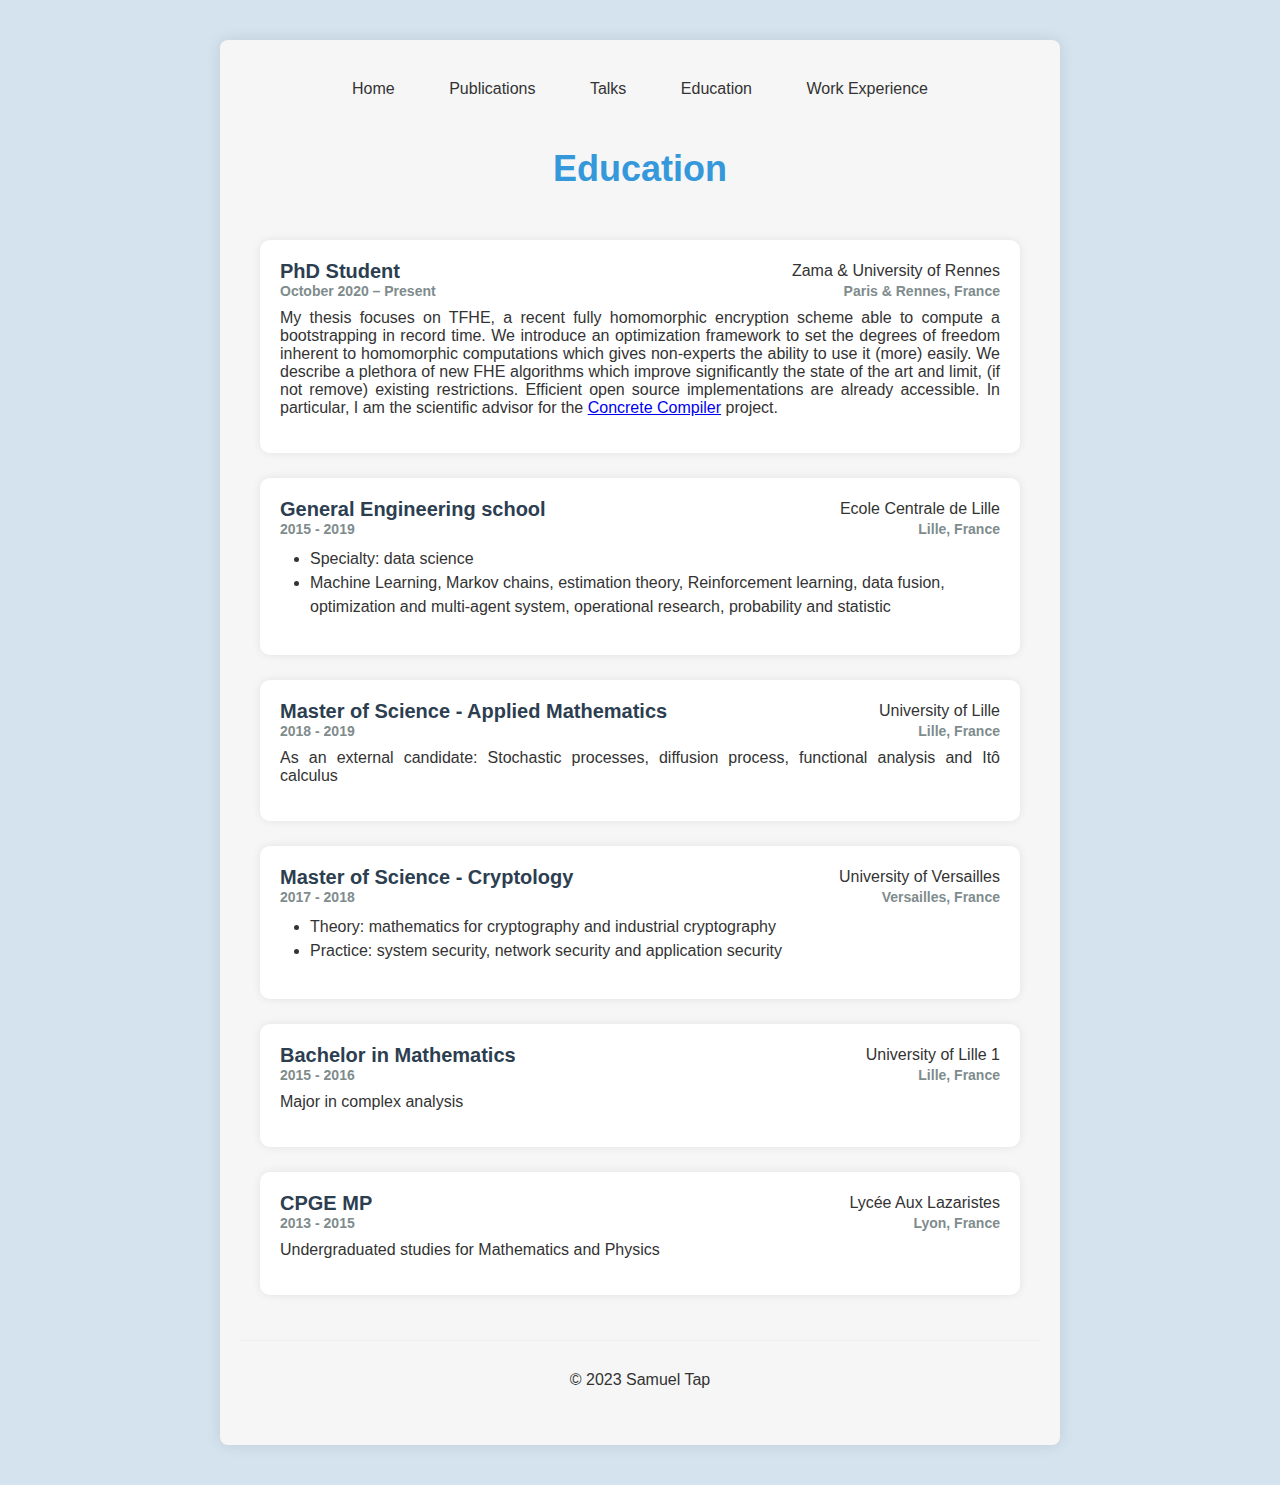
==== education.html @ 72f4c5ac ":tada:" ====
<!DOCTYPE html>
<html lang="en">

<head>
    <meta charset="UTF-8">
    <meta name="viewport" content="width=device-width, initial-scale=1">
    <!-- <title>Samuel Tap</title> -->
    <title>Education</title>
    <link rel="stylesheet" href="style.css">
    <link rel="stylesheet" href="education_style.css">

</head>

<body>
    <!-- <header>
        <img src="sam -croped.jpeg" alt="Samuel Tap" class="profile-pic">
        <div>
            <h1>Samuel Tap</h1>
            <p>samuel.tap at yourdomain dot com</p>
            <p>24 years | <a href="mailto:samuel.tap@centralelille.org">samuel.tap@centralelille.org</a> | +33 6 58376268</p>
            <p>PhD Student at Your University</p>
        </div>
    </header> -->

    <nav>
        <a href="home.html">Home</a>
        <a href="publications.html">Publications</a>
        <a href="talks.html">Talks</a>
        <a href="education.html">Education</a>
        <a href="work_experience.html">Work Experience</a>
    </nav>


    <div class="bodycontainer">

        <div class="main-content">
            <h2>Education</h2>

            <div class="container">

                <div class="education-entry">
                    <div class="education-header">
                        <div class="education-title">PhD Student</div>
                        <div>Zama & University of Rennes</div>
                    </div>
                    <div class="education-header">

                        <div class="education-dates">October 2020 – Present</div>
                        <div class="education-location">Paris & Rennes, France</div>
                    </div>
                    <p>
                        <!-- In our everyday life, we leave a trail of data whenever we access online services. Some are given voluntarily and others reluctantly. Those data are collected and analyzed in the clear which leads to major threats on the user’s privacy and prevents collaborations between entities working on sensitive data. In this context, Fully Homomorphic Encryption brings a new hope by enabling computation over encrypted data, which removes the need to access data in the clear to analyze and exploit it. -->
                        My thesis focuses on TFHE, a recent fully homomorphic encryption scheme able to compute a
                        bootstrapping in record time. We introduce an optimization framework to set the degrees of
                        freedom inherent to homomorphic computations which gives non-experts the ability to use it
                        (more) easily. We describe a plethora of new FHE algorithms which improve significantly the
                        state of the art and limit, (if not remove) existing restrictions. Efficient open source
                        implementations are already accessible. In particular,
                        I am the scientific advisor for the <a href="https://github.com/zama-ai/concrete">Concrete
                            Compiler</a>
                        project.
                    </p>
                </div>


                <div class="education-entry">
                    <div class="education-header">
                        <div class="education-title">General Engineering school</div>
                        <div>Ecole Centrale de Lille</div>
                    </div>
                    <div class="education-header">

                        <div class="education-dates">2015 - 2019</div>
                        <div class="education-location">Lille, France</div>
                    </div>
                    <ul>
                        <li>Specialty: data science</li>
                        <li>Machine Learning, Markov chains, estimation theory, Reinforcement learning, data fusion,
                            optimization
                            and multi-agent system, operational research, probability and statistic</li>
                    </ul>
                </div>

                <div class="education-entry">
                    <div class="education-header">

                        <div class="education-title">Master of Science - Applied Mathematics</div>
                        <div>University of Lille</div>
                    </div>
                    <div class="education-header">

                        <div class="education-dates">2018 - 2019</div>
                        <div class="education-location">Lille, France</div>
                    </div>
                    <p>As an external candidate: Stochastic processes, diffusion process, functional analysis and Itô
                        calculus</p>
                </div>

                <div class="education-entry">
                    <div class="education-header">

                        <div class="education-title">Master of Science - Cryptology</div>
                        <div>University of Versailles</div>
                    </div>
                    <div class="education-header">

                        <div class="education-dates">2017 - 2018</div>
                        <div class="education-location">Versailles, France</div>
                    </div>
                    <ul>
                        <li>Theory: mathematics for cryptography and industrial cryptography</li>
                        <li>Practice: system security, network security and application security</li>
                    </ul>
                </div>


                <div class="education-entry">
                    <div class="education-header">

                        <div class="education-title">Bachelor in Mathematics</div>
                        <div>University of Lille 1</div>
                    </div>
                    <div class="education-header">

                        <div class="education-dates">2015 - 2016</div>
                        <div class="education-location">Lille, France</div>
                    </div>
                    <p>
                        Major in complex analysis</li>
                    </p>
                </div>

                <div class="education-entry">
                    <div class="education-header">
                        <div class="education-title">CPGE MP</div>
                        <div>Lycée Aux Lazaristes</div>
                    </div>
                    <div class="education-header">

                        <div class="education-dates">2013 - 2015</div>
                        <div class="education-location">Lyon, France</div>
                    </div>
                    <p>Undergraduated studies for Mathematics and Physics</p>
                </div>
                <!-- <h2>Education</h2>

                <h3>General Engineering School</h3>
                <p><strong>Ecole Centrale de Lille</strong> | 2015 – 2019 | Lille, France</p>
                <p>Specialized in data science, covering areas like machine learning, Markov chains, statistical
                    analysis, and optimization techniques.</p>

                <h3>Master of Science - Applied Mathematics</h3>
                <p><strong>University of Lille</strong> | 2018 – 2019 | Lille, France</p>
                <p>Undertaken as an external candidate, the course provided deep insights into stochastic processes,
                    functional analysis, and integral calculus.</p>

                <h3>Master of Science - SECRETS</h3>
                <p><strong>University of Versailles</strong> | 2017 – 2018 | Versailles, France</p>
                <p>Focused on the theoretical and practical aspects of cryptography. Acquired knowledge in system
                    security, network security, and application security.</p>

                <h3>Bachelor in Mathematics</h3>
                <p><strong>University of Lille 1</strong> | 2015 – 2016 | Lille, France</p>
                <p>Major in complex analysis.</p>

                <h3>CPGE MP</h3>
                <p><strong>Lycée Aux Lazaristes</strong> | 2013 – 2015 | Lyon, France</p>
                <p>Undergraduate studies in Mathematics and Physics.</p> -->

            </div>
        </div>

        <footer>
            <p style="text-align: center;">&copy; 2023 Samuel Tap</p>
        </footer>


    </div>

</body>

</html>
---- style.css ----
h2 {
    font-size: 28px;
    /* border-bottom: 4px solid #3498db;
    padding-bottom: 10px;
    margin-bottom: 30px; */
    color: #3498db;
    text-align: center;
}

.flex-container {
    display: flex;
    align-items: center;
    /* Align items vertically in the center */
}

html {
    background-color: #d4e3ee;
    /* height: 100%; */
    /* margin: 0; */

}

.profile-pic {
    margin-right: 30px;
    border-radius: 50%;
    /* circular image */
    box-shadow: 0 4px 8px rgba(0, 0, 0, 0.1);
    /* subtle shadow */
    /* Add space between the image and the text */
}

.justified-text {
    text-align: justify;
}

body {
    font-family: Arial, sans-serif;
    margin: 0;
    padding: 0;
    background-color: #FFF;
    color: #333;
    max-width: 800px;
    margin: 40px auto;
    background-color: #f6f6f6;
    /* color: #333; */
    overflow: auto;
    padding: 20px;
    border-radius: 8px;
    box-shadow: 0px 0px 15px rgba(0, 0, 0, 0.1);
}

header {
    background-color: #FFF;
    padding: 20px;
    text-align: left;
    border-bottom: 1px solid #EEE;
    display: flex;
    align-items: center;
}

header img.profile-pic {
    width: 150px;
    margin-right: 20px;
    border: 1px solid #EEE;
    border-radius: 50%;
    /* circular image */
    box-shadow: 0 4px 8px rgba(0, 0, 0, 0.1);
}

header h1 {
    margin: 0;
    font-size: 36px;
}

nav {
    background-color: #f6f6f6;
    /* #FFF; */
    overflow: hidden;
    padding: 10px;
    text-align: center;
}

nav a {
    padding: 10px 15px;
    text-decoration: none;
    color: #333;
    margin: 0 10px;
    display: inline-block;
}

nav a:hover {
    background-color: #c1bbbb;
    border-radius: 10px;
}

.container {
    max-width: 1200px;
    margin: 0 auto;
    padding: 20px;
}

.bio {
    clear: both;
}

footer {
    background-color: #f6f6f6;
    text-align: center;
    padding: 20px;
    border-top: 1px solid #EEE;
}

.bodycontainer {
    display: flex;
    flex-direction: column;
    min-height: 95%;
}

.main-content {
    flex: 1;
}

h2 {
    text-align: center;
    font-size: 36px;

}
---- education_style.css ----
.education-entry {
    background-color: #fff;
    padding: 20px;
    border-radius: 10px;
    margin-bottom: 25px;
    box-shadow: 0px 0px 10px rgba(0, 0, 0, 0.08);

}

.education-title {
    font-size: 20px;
    font-weight: bold;
    color: #2c3e50;
}

.education-dates,
.education-location {
    font-size: 14px;
    font-weight: bold;
    color: #7f8c8d;
}

.education-header {
    display: flex;
    justify-content: space-between;
    align-items: center;
    width: 100%;
}

.education-details {
    display: flex;
    flex-direction: column;
    align-items: flex-end;
    /* Aligns dates and location to the right */
}

ul {
    margin-top: 10px;
    padding-left: 30px;
    list-style-type: disc;
}

ul li {
    line-height: 1.5;
}

p {
    margin-top: 10px;
    text-align: justify;
}
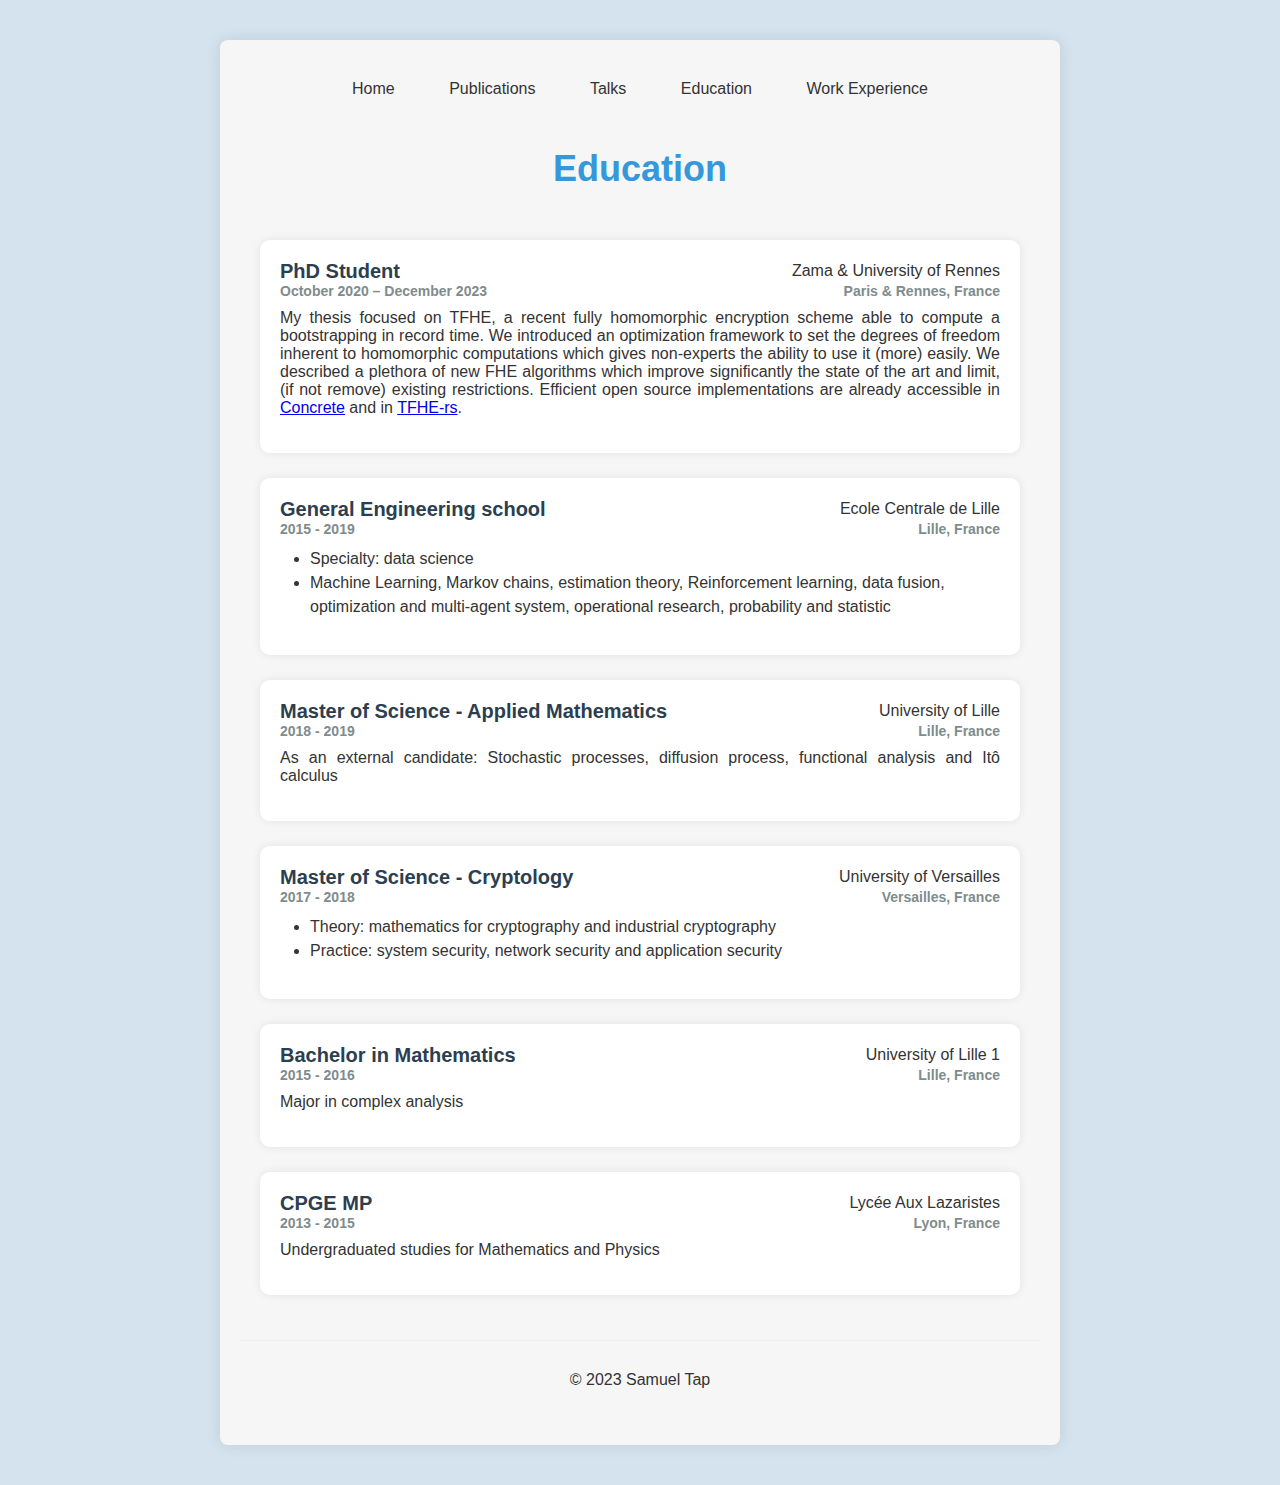
==== commit 813e9686: "update after phd" ====
--- a/education.html
+++ b/education.html
@@ -23,7 +23,7 @@
     </header> -->
 
     <nav>
-        <a href="home.html">Home</a>
+        <a href="index.html">Home</a>
         <a href="publications.html">Publications</a>
         <a href="talks.html">Talks</a>
         <a href="education.html">Education</a>
@@ -45,20 +45,22 @@
                     </div>
                     <div class="education-header">
 
-                        <div class="education-dates">October 2020 – Present</div>
+                        <div class="education-dates">October 2020 – December 2023</div>
                         <div class="education-location">Paris & Rennes, France</div>
                     </div>
                     <p>
                         <!-- In our everyday life, we leave a trail of data whenever we access online services. Some are given voluntarily and others reluctantly. Those data are collected and analyzed in the clear which leads to major threats on the user’s privacy and prevents collaborations between entities working on sensitive data. In this context, Fully Homomorphic Encryption brings a new hope by enabling computation over encrypted data, which removes the need to access data in the clear to analyze and exploit it. -->
-                        My thesis focuses on TFHE, a recent fully homomorphic encryption scheme able to compute a
-                        bootstrapping in record time. We introduce an optimization framework to set the degrees of
+                        My thesis focused on TFHE, a recent fully homomorphic encryption scheme able to compute a
+                        bootstrapping in record time. We introduced an optimization framework to set the degrees of
                         freedom inherent to homomorphic computations which gives non-experts the ability to use it
-                        (more) easily. We describe a plethora of new FHE algorithms which improve significantly the
+                        (more) easily. We described a plethora of new FHE algorithms which improve significantly the
                         state of the art and limit, (if not remove) existing restrictions. Efficient open source
-                        implementations are already accessible. In particular,
-                        I am the scientific advisor for the <a href="https://github.com/zama-ai/concrete">Concrete
-                            Compiler</a>
-                        project.
+                        implementations are already accessible in <a
+                            href="https://github.com/zama-ai/concrete">Concrete</a> and in <a
+                            href="https://github.com/zama-ai/tfhe-rs">TFHE-rs</a>.
+                        <!-- In particular, I am the scientific advisor for the <a href="https://github.com/zama-ai/concrete">Concrete -->
+                        <!-- Compiler</a> -->
+                        <!-- project. -->
                     </p>
                 </div>
 
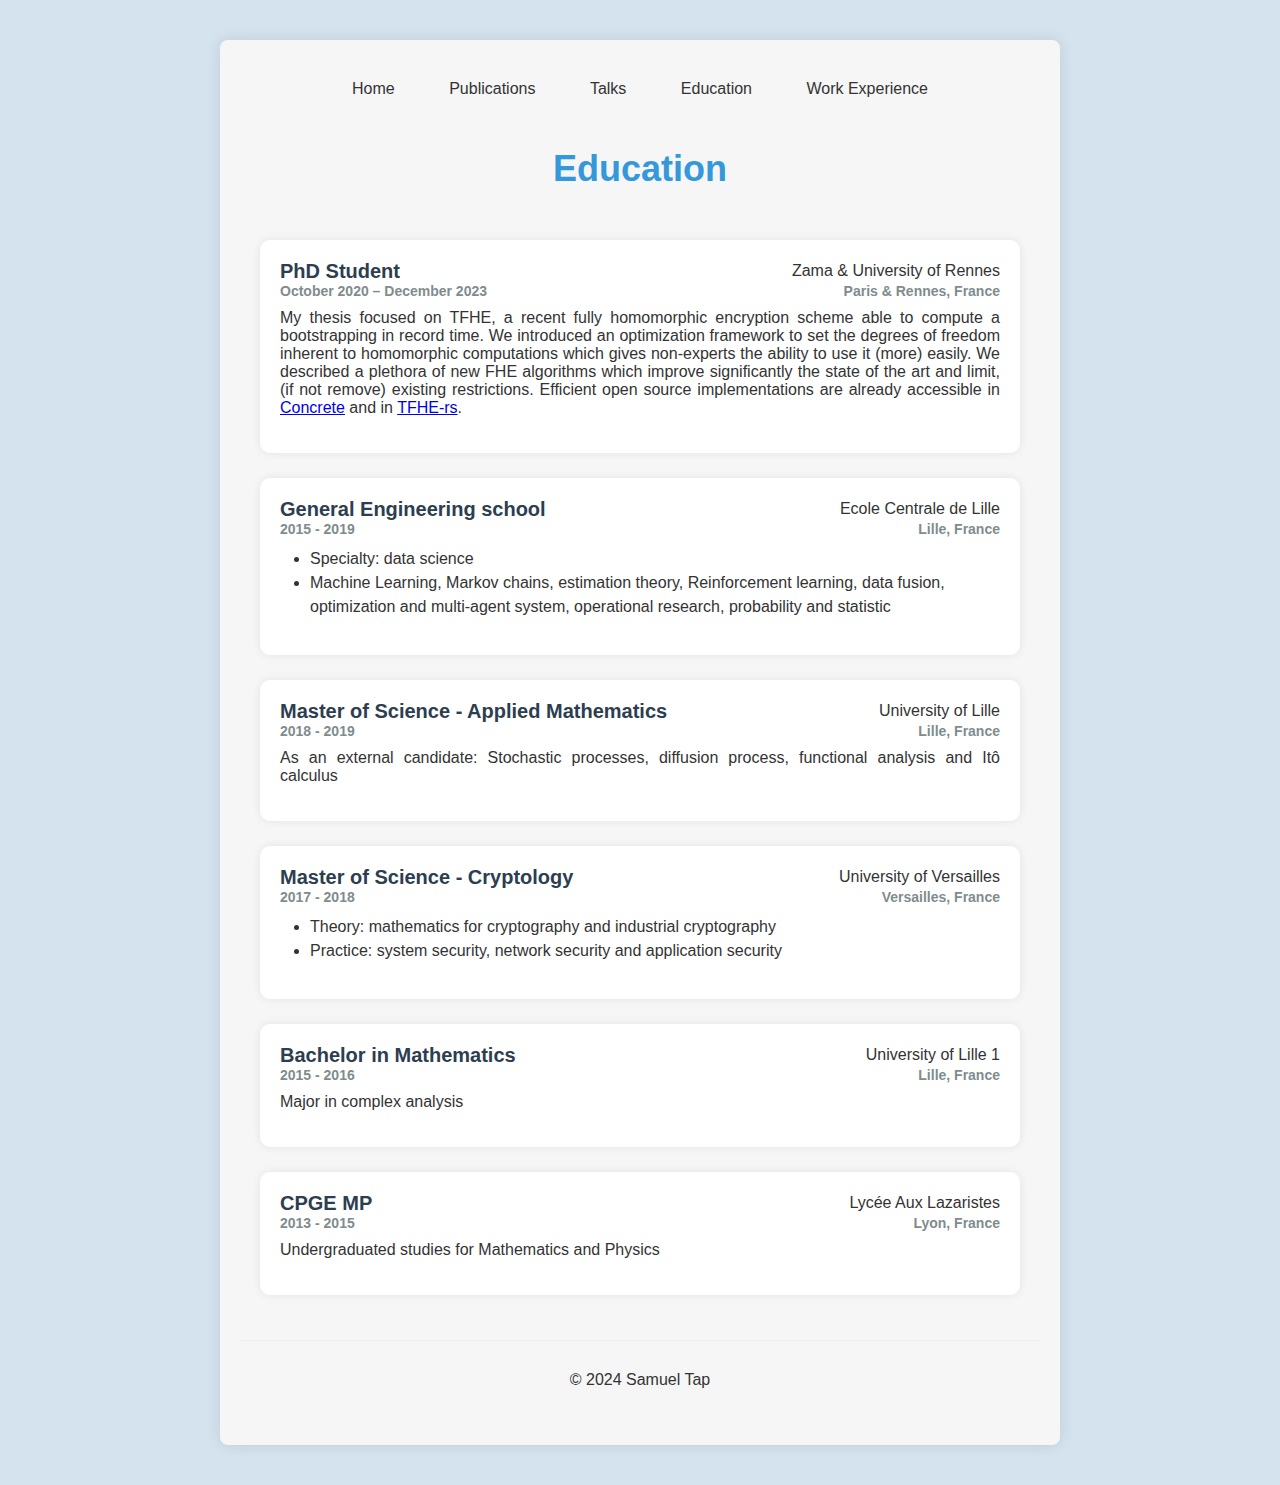
==== commit 20180187: "f" ====
--- a/education.html
+++ b/education.html
@@ -173,7 +173,7 @@
         </div>
 
         <footer>
-            <p style="text-align: center;">&copy; 2023 Samuel Tap</p>
+            <p style="text-align: center;">&copy; 2024 Samuel Tap</p>
         </footer>
 
 
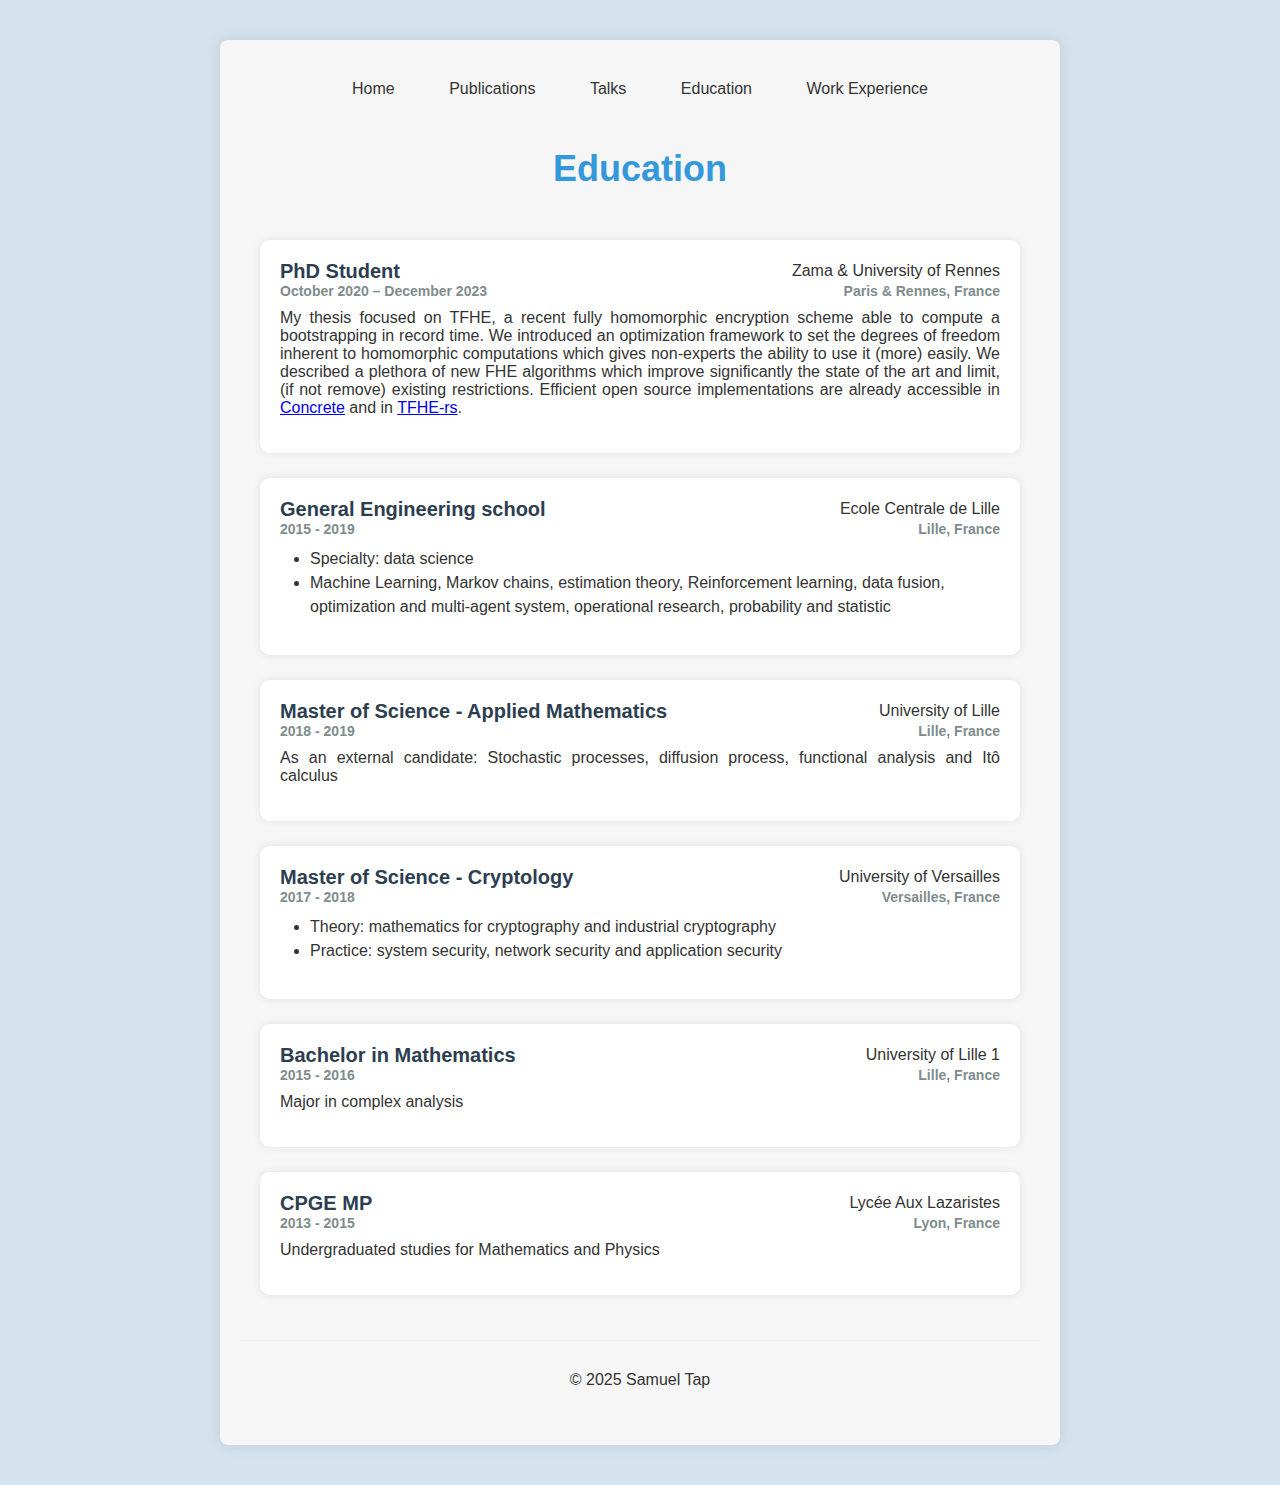
==== commit f9b8a228: "tches and ccs" ====
--- a/education.html
+++ b/education.html
@@ -173,7 +173,7 @@
         </div>
 
         <footer>
-            <p style="text-align: center;">&copy; 2024 Samuel Tap</p>
+            <p style="text-align: center;">&copy; 2025 Samuel Tap</p>
         </footer>
 
 
